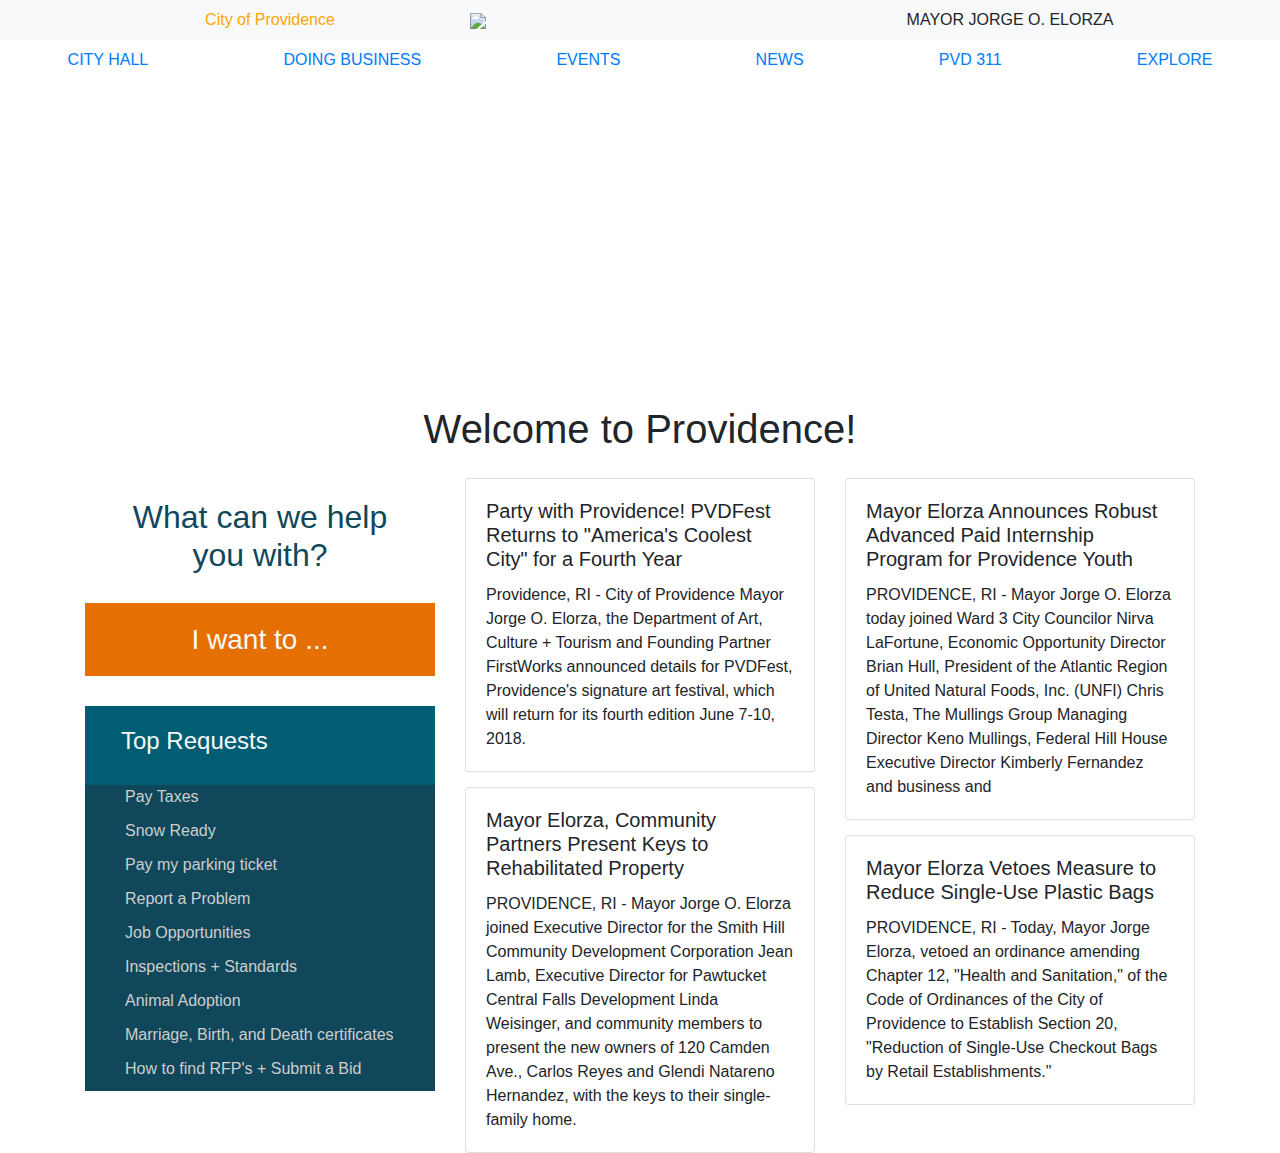
==== index.html @ 54b3a639 "First commit" ====
<!DOCTYPE html>
<html>
  <head>
    <title>City of Providence</title>
    <link rel="stylesheet" href="css/bootstrap.css">
    <link rel="stylesheet" href="css/styles.css">
  </head>
  <body>
    <nav class="navbar navbar-expand-lg navbar-light bg-light">
      <div class="container">
        <div class="col-sm">
          <p style="text-align: center; margin: 0; color: orange;">City of Providence</p>
        </div>
        <div class="col-sm">
          <img src="https://bit.ly/pvdlogo">
        </div>
        <div class="col-sm">
          <p style="text-align: center; margin: 0;">MAYOR JORGE O. ELORZA</p>
        </div>
      </div>
    </nav>
    <nav class="nav nav-fill bg-grey">
      <a class="nav-item nav-link" href="#">CITY HALL</a>
      <a class="nav-item nav-link" href="#">DOING BUSINESS</a>
      <a class="nav-item nav-link" href="#">EVENTS</a>
      <a class="nav-item nav-link" href="#">NEWS</a>
      <a class="nav-item nav-link" href="#">PVD 311</a>
      <a class="nav-item nav-link" href="#">EXPLORE</a>
    </nav>
    <section class="home-hero" style="background-image: url(
http://bit.ly/pvdskylines); height: 300px; background-size: cover; background-position-x: 50%; background-position-y: center"></section>
    <h1 style="text-align: center; margin: 25px;">Welcome to Providence!</h1>
    <div class="container">
      <div class="row">
        <div class="col-sm">
          <div style="color: #10475A; padding:20px;" class="text-center">
            <h2>What can we help you with?</h2>
          </div>
          <a href="#"><div class="text-light" style='background-color: #E56F00; margin-bottom: 30px;'>
            <h3 class="text-center" style="padding: 20px; color: inherit">I want to ...</h3>
          </div></a>
          <div style="background-color: #005D73; border: 1px solid #005D73;">
            <h4 class="text-light" style="padding: 20px; padding-left: 35px">Top Requests</h4>
          </div>
          <div style="background-color: #10475A; margin-top:0; padding-top:0">
            <ul style="list-style: none;">
              <li>
                <a href="#" style="color: #cecece">Pay Taxes</a>
              </li>
              <li>
                <a href="#" style="color: #cecece">Snow Ready</a>
              </li>
              <li>
                <a href="#" style="color: #cecece">Pay my parking ticket</a>
              </li>
              <li>
                <a href="#" style="color: #cecece">Report a Problem</a>
              </li>
              <li>
                <a href="#" style="color: #cecece">Job Opportunities</a>
              </li>
              <li>
                <a href="#" style="color: #cecece">Inspections + Standards</a>
              </li>
              <li>
                <a href="#" style="color: #cecece">Animal Adoption</a>
              </li>
              <li>
                <a href="#" style="color: #cecece">Marriage, Birth, and Death certificates</a>
              </li>
              <li>
                <a href="#" style="color: #cecece">How to find RFP's + Submit a Bid</a>
              </li>
            </ul>
          </div>
        </div>
        <div class="col-sm">
          <div class="card" style="width: 100%;">
            <div class="card-body">
              <h5 class="card-title">Party with Providence! PVDFest Returns to "America's Coolest City" for a Fourth Year</h5>
              <p class="card-text">Providence, RI - City of Providence Mayor Jorge O. Elorza, the Department of Art, Culture + Tourism and Founding Partner FirstWorks announced details for PVDFest, Providence's signature art festival, which will return for its fourth edition June 7-10, 2018.</p>
            </div>
          </div>
          <div class="card" style="width: 100%; margin-top: 15px;">
            <div class="card-body">
              <h5 class="card-title">Mayor Elorza, Community Partners Present Keys to Rehabilitated Property</h5>
              <p class="card-text"> PROVIDENCE, RI - Mayor Jorge O. Elorza joined Executive Director for the Smith Hill Community Development Corporation Jean Lamb, Executive Director for Pawtucket Central Falls Development Linda Weisinger, and community members to present the new owners of 120 Camden Ave., Carlos Reyes and Glendi Natareno Hernandez, with the keys to their single-family home.</p>
            </div>
          </div>
        </div>
        <div class="col-sm">
          <div class="card" style="width: 100%;">
            <div class="card-body">
              <h5 class="card-title">Mayor Elorza Announces Robust Advanced Paid Internship Program for Providence Youth</h5>
              <p class="card-text">PROVIDENCE, RI - Mayor Jorge O. Elorza today joined Ward 3 City Councilor Nirva LaFortune, Economic Opportunity Director Brian Hull, President of the Atlantic Region of United Natural Foods, Inc. (UNFI) Chris Testa, The Mullings Group Managing Director Keno Mullings, Federal Hill House Executive Director Kimberly Fernandez and business and</p>
            </div>
          </div>
          <div class="card" style="width: 100%; margin-top: 15px;">
            <div class="card-body">
              <h5 class="card-title">Mayor Elorza Vetoes Measure to Reduce Single-Use Plastic Bags</h5>
              <p class="card-text">PROVIDENCE, RI - Today, Mayor Jorge Elorza, vetoed an ordinance amending Chapter 12, "Health and Sanitation," of the Code of Ordinances of the City of Providence to Establish Section 20, "Reduction of Single-Use Checkout Bags by Retail Establishments."</p>
            </div>
          </div>
        </div>
      </div>
    </div>
  </body>
</html>
---- css/styles.css ----
li {
  margin-top: 10px;
  color: #DDE5E8;
}

li:first-child {
  margin-top: 0;
}

li:last-child {
  padding-bottom: 10px;
}

a:hover {
  text-decoration: none;
}

a div:hover {
  background-color: white !important;
  color: #E56F00 !important;
  border: 1px solid #E56F00;
}
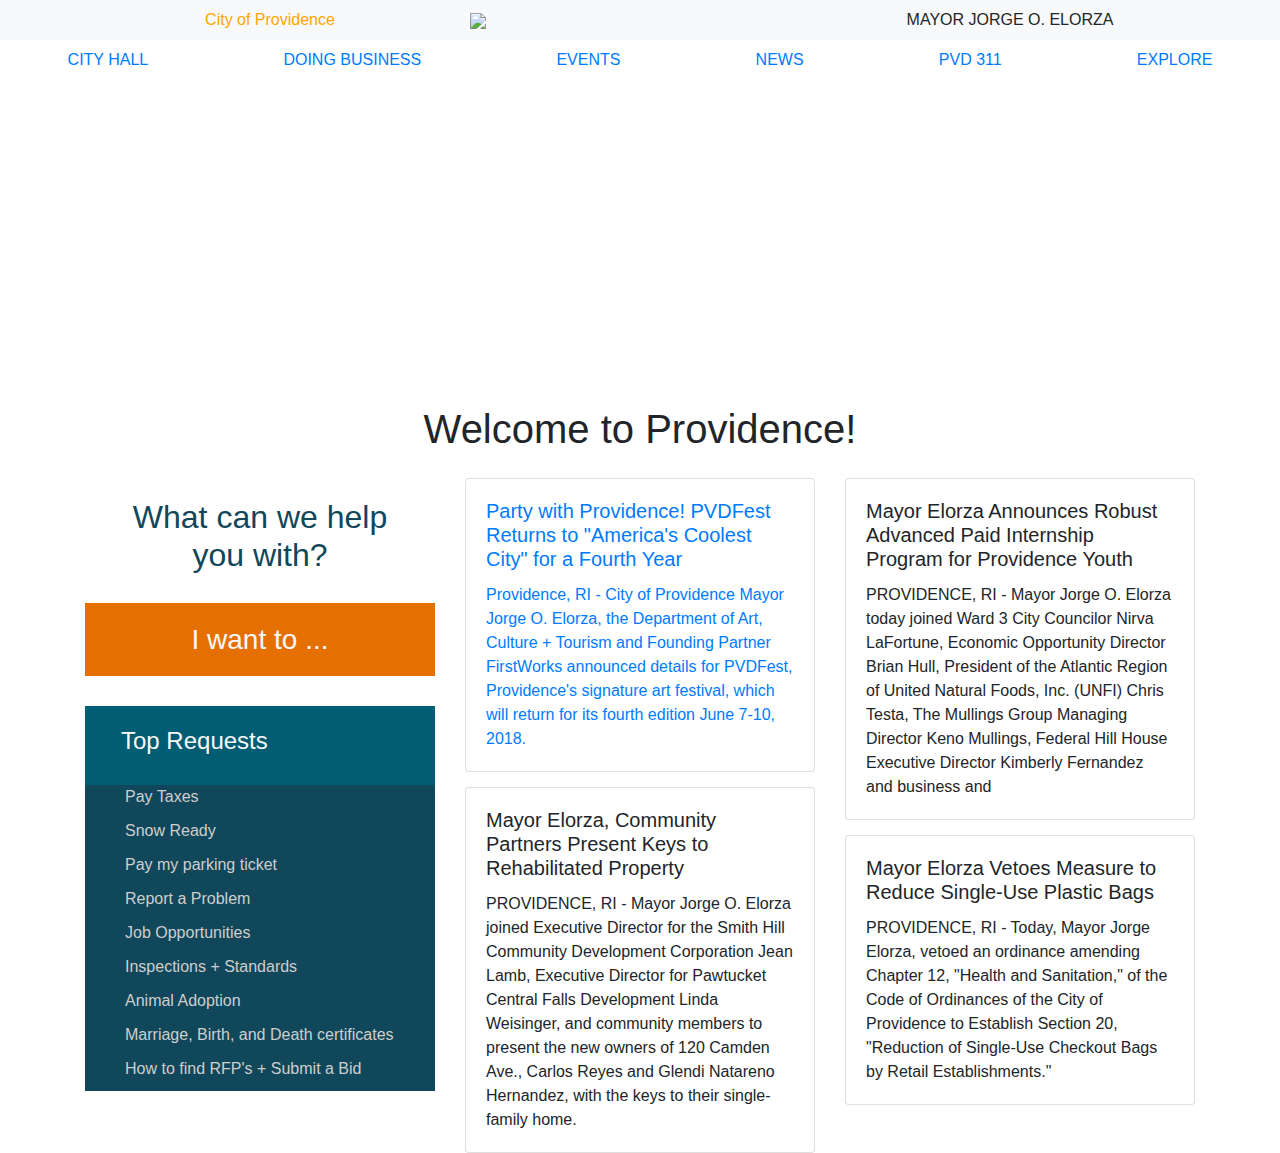
==== commit bbe00040: "Added content to press page. linked press page to index.html" ====
--- a/index.html
+++ b/index.html
@@ -76,10 +76,10 @@
         </div>
         <div class="col-sm">
           <div class="card" style="width: 100%;">
-            <div class="card-body">
+            <a href="press.html"><div class="card-body">
               <h5 class="card-title">Party with Providence! PVDFest Returns to "America's Coolest City" for a Fourth Year</h5>
               <p class="card-text">Providence, RI - City of Providence Mayor Jorge O. Elorza, the Department of Art, Culture + Tourism and Founding Partner FirstWorks announced details for PVDFest, Providence's signature art festival, which will return for its fourth edition June 7-10, 2018.</p>
-            </div>
+            </div></a>
           </div>
           <div class="card" style="width: 100%; margin-top: 15px;">
             <div class="card-body">
